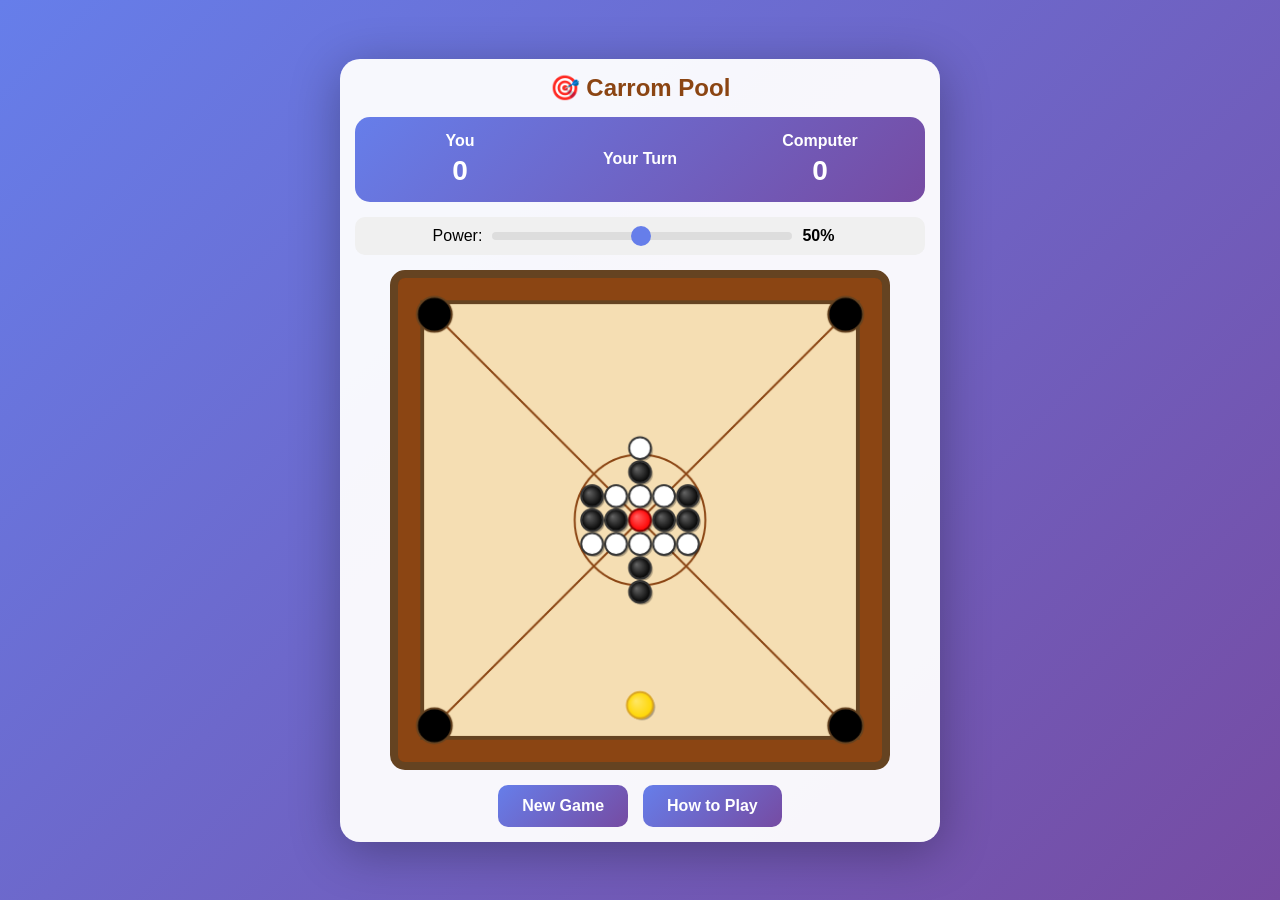
==== index.html @ 281c8e7b "Add complete Carrom Pool PWA game implementation - Implemented full PWA structure with manifest and " ====
<!DOCTYPE html>
<html lang="en">
<head>
    <meta charset="UTF-8">
    <meta name="viewport" content="width=device-width, initial-scale=1.0, maximum-scale=1.0, user-scalable=no">
    <meta name="theme-color" content="#8B4513">
    <meta name="description" content="Play Carrom Pool - A classic board game">
    <meta name="apple-mobile-web-app-capable" content="yes">
    <meta name="apple-mobile-web-app-status-bar-style" content="black-translucent">
    <meta name="apple-mobile-web-app-title" content="Carrom">
    <link rel="manifest" href="/manifest.json">
    <link rel="stylesheet" href="styles.css">
    <title>Carrom Pool Game</title>
</head>
<body>
    <div id="game-container">
        <div id="header">
            <h1>🎯 Carrom Pool</h1>
            <button id="install-btn" style="display: none;">Install App</button>
        </div>

        <div id="score-board">
            <div class="player-score">
                <h3>You</h3>
                <div id="player-score">0</div>
            </div>
            <div class="turn-indicator">
                <div id="turn-text">Your Turn</div>
                <div id="foul-text" style="display: none;">Foul! Skip Turn</div>
            </div>
            <div class="player-score">
                <h3>Computer</h3>
                <div id="computer-score">0</div>
            </div>
        </div>

        <div id="power-meter-container">
            <label>Power:</label>
            <input type="range" id="power-slider" min="1" max="100" value="50">
            <span id="power-value">50%</span>
        </div>

        <canvas id="gameCanvas"></canvas>

        <div id="controls">
            <button id="reset-btn">New Game</button>
            <button id="help-btn">How to Play</button>
        </div>

        <div id="help-modal" class="modal" style="display: none;">
            <div class="modal-content">
                <span class="close">&times;</span>
                <h2>How to Play Carrom</h2>
                <ul>
                    <li>Drag the striker to aim your shot</li>
                    <li>Adjust power using the slider</li>
                    <li>Pocket your color pieces (white or black)</li>
                    <li>Pocket the red queen and cover it with your piece</li>
                    <li>First to pocket all their pieces wins!</li>
                    <li>Foul: Pocketing opponent's piece or striker</li>
                </ul>
                <button id="close-help">Got it!</button>
            </div>
        </div>

        <div id="game-over-modal" class="modal" style="display: none;">
            <div class="modal-content">
                <h2 id="winner-text"></h2>
                <p id="final-score"></p>
                <button id="play-again-btn">Play Again</button>
            </div>
        </div>
    </div>

    <script src="game.js"></script>
</body>
</html>
---- styles.css ----
* {
    margin: 0;
    padding: 0;
    box-sizing: border-box;
    -webkit-tap-highlight-color: transparent;
}

body {
    font-family: 'Arial', sans-serif;
    background: linear-gradient(135deg, #667eea 0%, #764ba2 100%);
    min-height: 100vh;
    display: flex;
    justify-content: center;
    align-items: center;
    padding: 10px;
    overflow: hidden;
    touch-action: none;
}

#game-container {
    max-width: 600px;
    width: 100%;
    background: rgba(255, 255, 255, 0.95);
    border-radius: 20px;
    padding: 15px;
    box-shadow: 0 10px 50px rgba(0, 0, 0, 0.3);
}

#header {
    display: flex;
    justify-content: space-between;
    align-items: center;
    margin-bottom: 15px;
}

h1 {
    color: #8B4513;
    font-size: 24px;
    text-align: center;
    flex: 1;
}

#install-btn {
    background: #4CAF50;
    color: white;
    border: none;
    padding: 8px 15px;
    border-radius: 8px;
    cursor: pointer;
    font-size: 14px;
}

#score-board {
    display: flex;
    justify-content: space-between;
    align-items: center;
    background: linear-gradient(135deg, #667eea 0%, #764ba2 100%);
    padding: 15px;
    border-radius: 15px;
    margin-bottom: 15px;
    color: white;
}

.player-score {
    text-align: center;
    flex: 1;
}

.player-score h3 {
    font-size: 16px;
    margin-bottom: 5px;
}

.player-score div {
    font-size: 28px;
    font-weight: bold;
}

.turn-indicator {
    flex: 1;
    text-align: center;
    font-size: 16px;
    font-weight: bold;
}

#foul-text {
    color: #ff6b6b;
    animation: blink 1s infinite;
}

@keyframes blink {
    0%, 50%, 100% { opacity: 1; }
    25%, 75% { opacity: 0.5; }
}

#power-meter-container {
    display: flex;
    align-items: center;
    justify-content: center;
    gap: 10px;
    margin-bottom: 15px;
    padding: 10px;
    background: #f0f0f0;
    border-radius: 10px;
}

#power-slider {
    flex: 1;
    max-width: 300px;
    height: 8px;
    -webkit-appearance: none;
    appearance: none;
    background: #ddd;
    border-radius: 5px;
    outline: none;
}

#power-slider::-webkit-slider-thumb {
    -webkit-appearance: none;
    appearance: none;
    width: 20px;
    height: 20px;
    background: #667eea;
    cursor: pointer;
    border-radius: 50%;
}

#power-slider::-moz-range-thumb {
    width: 20px;
    height: 20px;
    background: #667eea;
    cursor: pointer;
    border-radius: 50%;
    border: none;
}

#power-value {
    font-weight: bold;
    min-width: 45px;
}

#gameCanvas {
    display: block;
    width: 100%;
    max-width: 500px;
    height: auto;
    margin: 0 auto;
    background: #8B4513;
    border-radius: 15px;
    border: 8px solid #654321;
    box-shadow: inset 0 0 20px rgba(0, 0, 0, 0.5);
    touch-action: none;
}

#controls {
    display: flex;
    justify-content: center;
    gap: 15px;
    margin-top: 15px;
}

button {
    background: linear-gradient(135deg, #667eea 0%, #764ba2 100%);
    color: white;
    border: none;
    padding: 12px 24px;
    border-radius: 10px;
    cursor: pointer;
    font-size: 16px;
    font-weight: bold;
    transition: transform 0.2s, box-shadow 0.2s;
}

button:hover {
    transform: translateY(-2px);
    box-shadow: 0 5px 15px rgba(0, 0, 0, 0.3);
}

button:active {
    transform: translateY(0);
}

.modal {
    position: fixed;
    z-index: 1000;
    left: 0;
    top: 0;
    width: 100%;
    height: 100%;
    background-color: rgba(0, 0, 0, 0.7);
    display: flex;
    justify-content: center;
    align-items: center;
}

.modal-content {
    background: white;
    padding: 30px;
    border-radius: 20px;
    max-width: 90%;
    max-height: 80%;
    overflow-y: auto;
    box-shadow: 0 10px 50px rgba(0, 0, 0, 0.5);
}

.modal-content h2 {
    color: #8B4513;
    margin-bottom: 20px;
    text-align: center;
}

.modal-content ul {
    list-style: none;
    padding: 0;
}

.modal-content li {
    padding: 10px;
    margin: 10px 0;
    background: #f0f0f0;
    border-radius: 8px;
    position: relative;
    padding-left: 30px;
}

.modal-content li::before {
    content: "👉";
    position: absolute;
    left: 10px;
}

.close {
    color: #aaa;
    float: right;
    font-size: 28px;
    font-weight: bold;
    cursor: pointer;
    line-height: 20px;
}

.close:hover {
    color: #000;
}

#close-help, #play-again-btn {
    width: 100%;
    margin-top: 20px;
}

/* Responsive adjustments */
@media (max-width: 600px) {
    h1 {
        font-size: 20px;
    }

    .player-score h3 {
        font-size: 14px;
    }

    .player-score div {
        font-size: 24px;
    }

    .turn-indicator {
        font-size: 14px;
    }

    button {
        padding: 10px 20px;
        font-size: 14px;
    }

    #game-container {
        padding: 10px;
    }
}

@media (max-width: 400px) {
    #score-board {
        flex-direction: column;
        gap: 10px;
    }

    .player-score {
        width: 100%;
    }

    #controls {
        flex-direction: column;
    }

    button {
        width: 100%;
    }
}
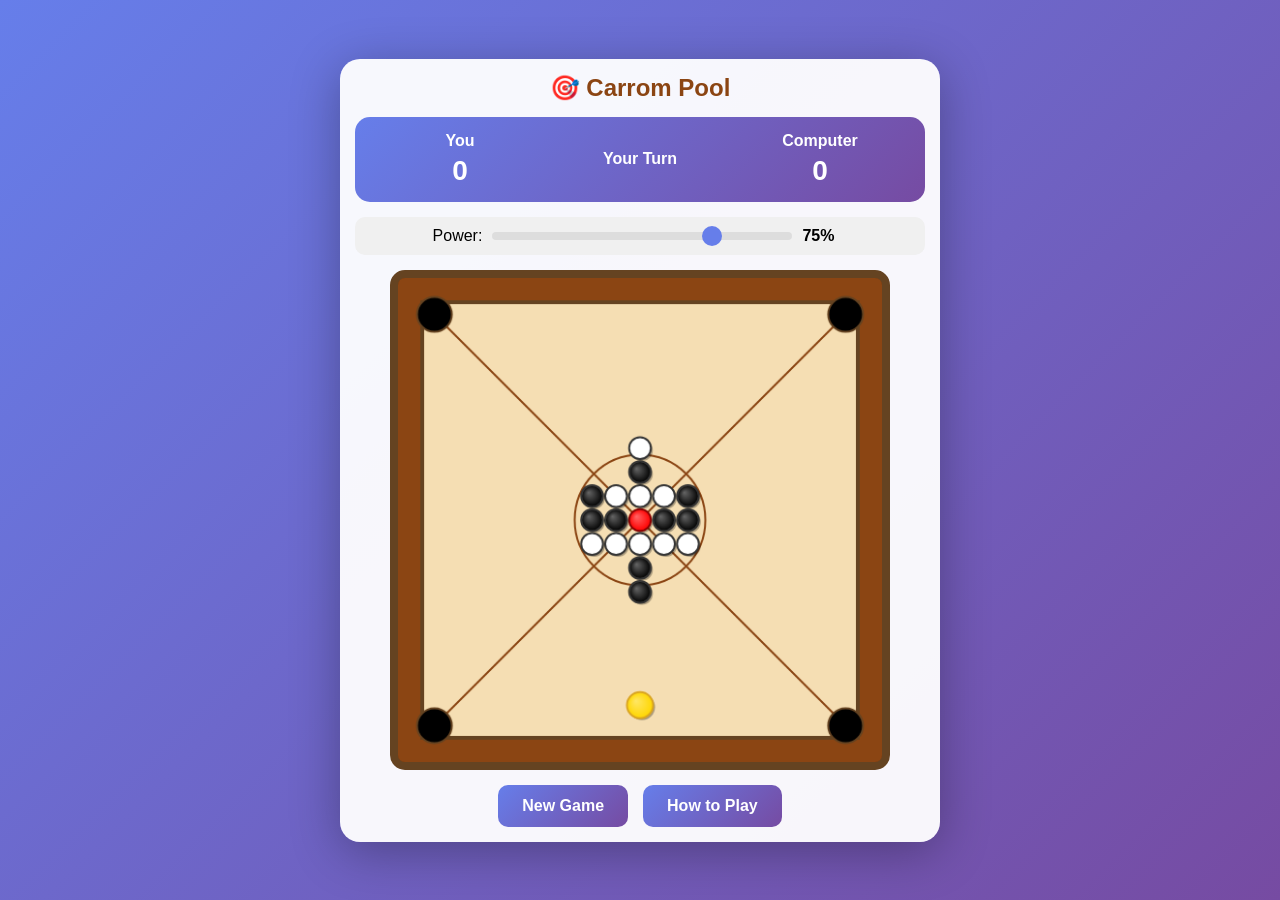
==== commit bab75306: "Increase striker power for faster gameplay - Doubled force multiplier from 15 to 30 for both player " ====
--- a/index.html
+++ b/index.html
@@ -36,8 +36,8 @@
 
         <div id="power-meter-container">
             <label>Power:</label>
-            <input type="range" id="power-slider" min="1" max="100" value="50">
-            <span id="power-value">50%</span>
+            <input type="range" id="power-slider" min="1" max="100" value="75">
+            <span id="power-value">75%</span>
         </div>
 
         <canvas id="gameCanvas"></canvas>
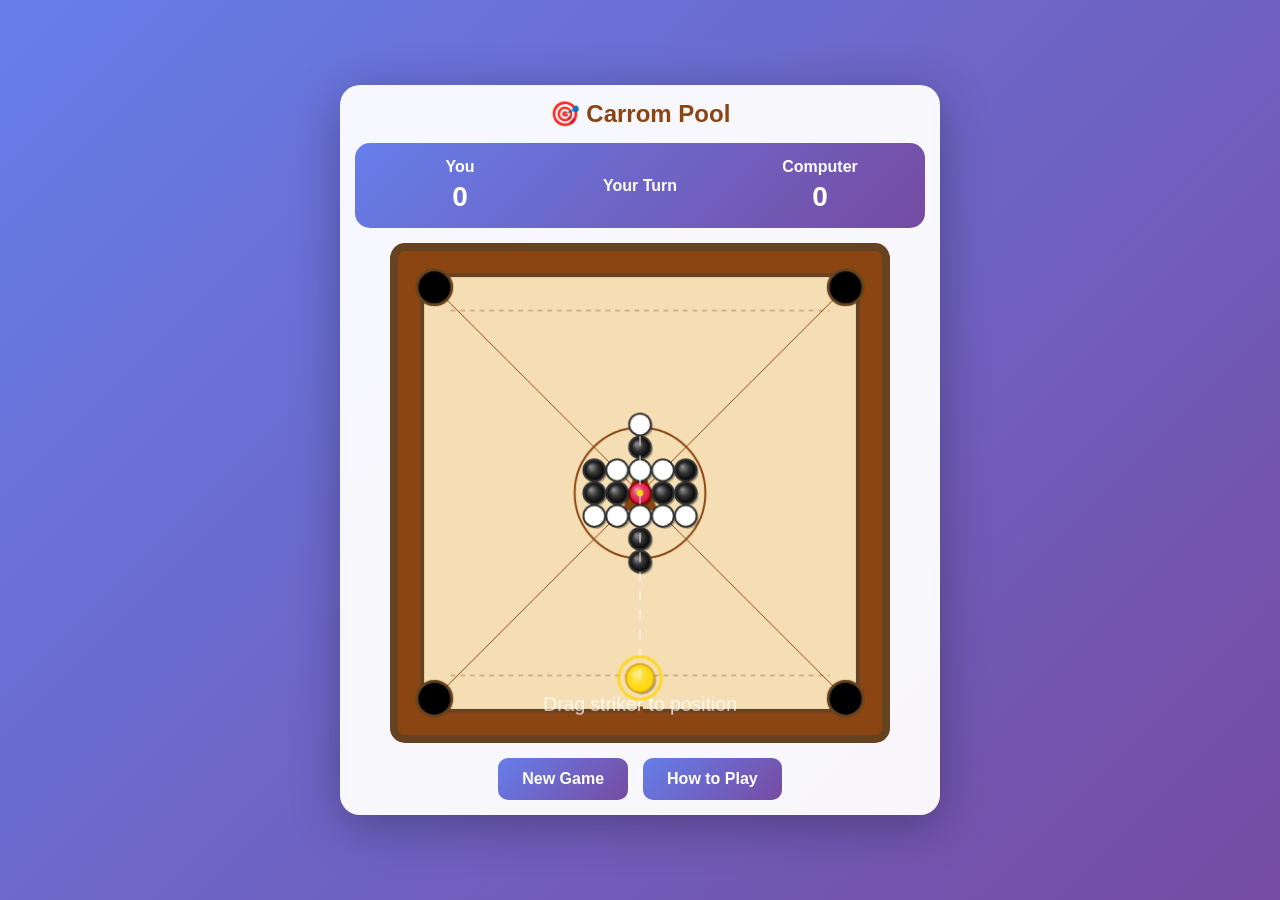
==== commit 9dff4857: "Complete Carrom Pool-style UX overhaul Major Features Added: - Cue stick aiming system with rotating" ====
--- a/index.html
+++ b/index.html
@@ -34,12 +34,6 @@
             </div>
         </div>
 
-        <div id="power-meter-container">
-            <label>Power:</label>
-            <input type="range" id="power-slider" min="1" max="100" value="75">
-            <span id="power-value">75%</span>
-        </div>
-
         <canvas id="gameCanvas"></canvas>
 
         <div id="controls">
@@ -50,14 +44,17 @@
         <div id="help-modal" class="modal" style="display: none;">
             <div class="modal-content">
                 <span class="close">&times;</span>
-                <h2>How to Play Carrom</h2>
+                <h2>How to Play Carrom Pool</h2>
                 <ul>
-                    <li>Drag the striker to aim your shot</li>
-                    <li>Adjust power using the slider</li>
-                    <li>Pocket your color pieces (white or black)</li>
-                    <li>Pocket the red queen and cover it with your piece</li>
-                    <li>First to pocket all their pieces wins!</li>
+                    <li>Step 1: Drag striker left/right to position it on baseline</li>
+                    <li>Step 2: Tap anywhere to start aiming - cue stick appears</li>
+                    <li>Step 3: Drag in any direction to aim</li>
+                    <li>Step 4: Drag back further for more power - power bar shows strength</li>
+                    <li>Step 5: Release to shoot!</li>
+                    <li>Goal: Pocket all your color pieces (white)</li>
+                    <li>Bonus: Pocket red queen and cover it with your piece for +50 points</li>
                     <li>Foul: Pocketing opponent's piece or striker</li>
+                    <li>You get another turn when you pocket your piece</li>
                 </ul>
                 <button id="close-help">Got it!</button>
             </div>
--- a/styles.css
+++ b/styles.css
@@ -93,52 +93,6 @@
     25%, 75% { opacity: 0.5; }
 }
 
-#power-meter-container {
-    display: flex;
-    align-items: center;
-    justify-content: center;
-    gap: 10px;
-    margin-bottom: 15px;
-    padding: 10px;
-    background: #f0f0f0;
-    border-radius: 10px;
-}
-
-#power-slider {
-    flex: 1;
-    max-width: 300px;
-    height: 8px;
-    -webkit-appearance: none;
-    appearance: none;
-    background: #ddd;
-    border-radius: 5px;
-    outline: none;
-}
-
-#power-slider::-webkit-slider-thumb {
-    -webkit-appearance: none;
-    appearance: none;
-    width: 20px;
-    height: 20px;
-    background: #667eea;
-    cursor: pointer;
-    border-radius: 50%;
-}
-
-#power-slider::-moz-range-thumb {
-    width: 20px;
-    height: 20px;
-    background: #667eea;
-    cursor: pointer;
-    border-radius: 50%;
-    border: none;
-}
-
-#power-value {
-    font-weight: bold;
-    min-width: 45px;
-}
-
 #gameCanvas {
     display: block;
     width: 100%;
